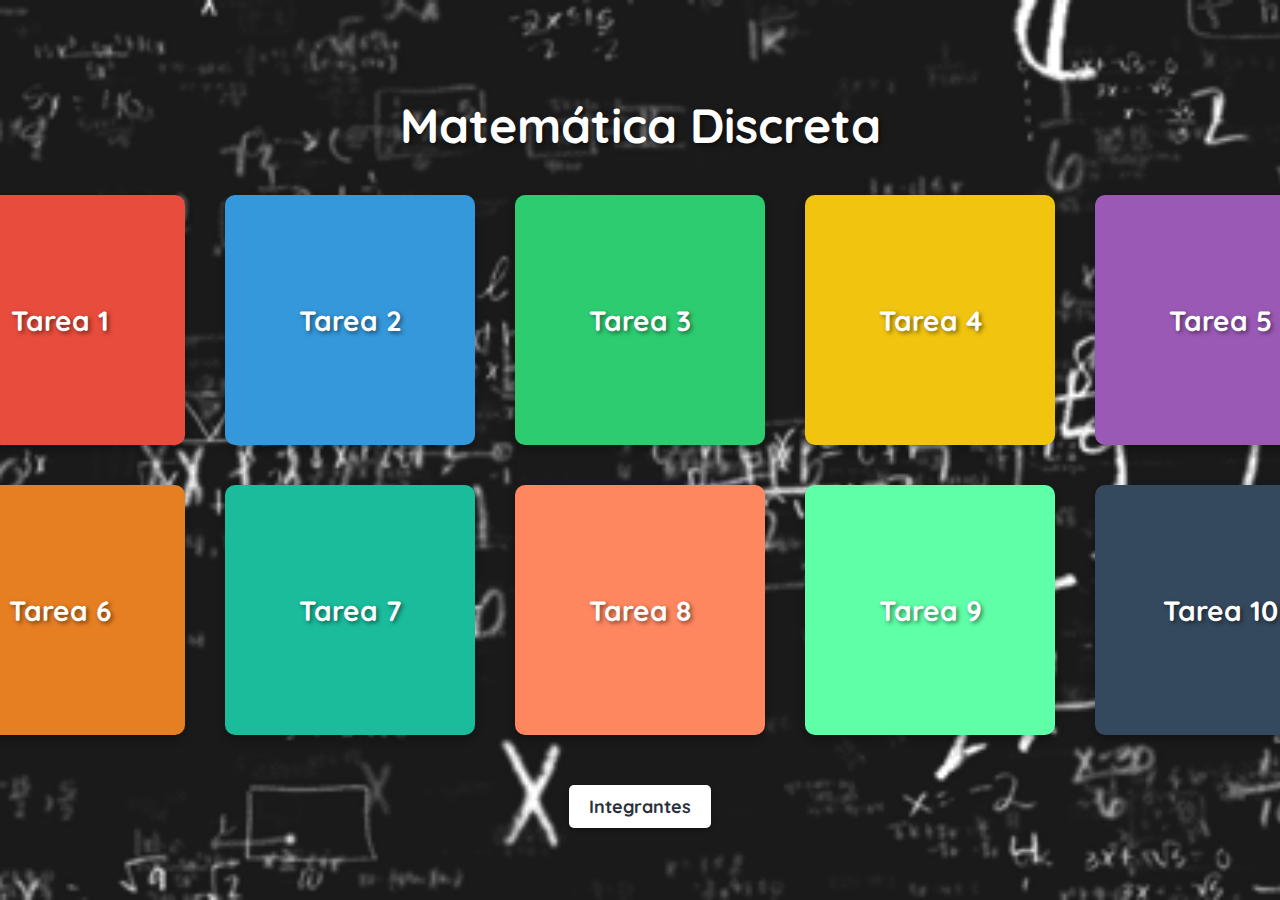
==== index.html @ 872f85b6 "commit2" ====
<!DOCTYPE html>
<html lang="es">
<head>
    <meta charset="UTF-8">
    <meta http-equiv="X-UA-Compatible" content="IE=edge">
    <meta name="viewport" content="width=device-width, initial-scale=1.0">
    <title>Proyecto</title>
    <link rel="stylesheet" type="text/css" href="/Estilos/index.css">
</head>
<body>
  <div class="contenedor">
    <h1>Matemática Discreta</h1>

    <div class="contenedor-botones">
      
      <a href="/Estructura/tarea1.html" class="boton boton-1">
        <span>Tarea 1</span>
      </a>
      <a href="/Estructura/tarea2.html" class="boton boton-2">
        <span>Tarea 2</span>
      </a>
      <a href="/Estructura/tarea3.html" class="boton boton-3">
        <span>Tarea 3</span>
      </a>
      <a href="/Estructura/tarea4.html" class="boton boton-4">
        <span>Tarea 4</span>
      </a>
      <a href="/Estructura/tarea5.html" class="boton boton-5">
        <span>Tarea 5</span>
      </a>
      <a href="/Estructura/tarea6y7.html" class="boton boton-6">
        <span>Tarea 6</span>
      </a>
      <a href="/Estructura/tarea6y7.html" class="boton boton-7">
        <span>Tarea 7</span>
      </a>
      <a href="/Estructura/tarea8.html" class="boton boton-8">
        <span>Tarea 8</span>
      </a>
      <a href="/Estructura/tarea9.html" class="boton boton-9">
        <span>Tarea 9</span>
      </a>
      <a href="/Estructura/tarea10.html" class="boton boton-10">
        <span>Tarea 10</span>
      </a>
    </div>
    <div>
      <a href="/Estructura/integrantes.html" class="boton-secundario">Integrantes</a>
    </div>
  </div>
</body>
</html>
---- Estilos/index.css ----
@import url('https://fonts.googleapis.com/css2?family=Carter+One&family=Quicksand&display=swap');


body {
    font-family: 'Carter One', cursive;
    font-family: 'Quicksand', sans-serif;
    background-image: url('/src/matematicas-tumblr-gif-10.gif');
    background-size: cover;
    background-position: center;
    margin: 0;
    padding: 0;
    display: flex;
    justify-content: center;
    align-items: center;
    min-height: 100vh;
    color: #000000; 
  }

.contenedor {
  text-align: center;
  color: #fff;
}

h1 {
  font-size: 48px;
  margin-bottom: 30px;
  text-shadow: 2px 2px 4px rgba(0, 0, 0, 0.5);
}

.contenedor-botones {
  display: flex;
  flex-wrap: wrap;
  justify-content: center;
  margin-bottom: 30px;
}

.boton {
  position: relative;
  width: 250px; 
  height: 250px; 
  margin: 10px; 
  background-size: cover;
  color: #fff;
  border-radius: 10px;
  overflow: hidden;
  transition: transform 0.3s ease, box-shadow 0.3s ease;
  box-shadow: 0px 4px 8px rgba(0, 0, 0, 0.3);
}


.boton:hover {
  transform: scale(1.05);
  box-shadow: 0px 8px 16px rgba(0, 0, 0, 0.3);
}

.boton::before {
  position: absolute;
  top: 0;
  left: 0;
  width: 100%;
  height: 100%;
  background-color: rgba(0, 0, 0, 0.6);
  opacity: 0;
  transition: opacity 0.3s ease;
}

.boton:hover::before {
  opacity: 1;
}

.boton span {
  position: absolute;
  top: 50%;
  left: 50%;
  transform: translate(-50%, -50%);
  font-size: 28px; 
  font-weight: bold;
  text-shadow: 2px 2px 4px rgba(0, 0, 0, 0.5);
  color: #fff;
  z-index: 1;
}


.contenedor-botones {
  display: grid;
  grid-template-columns: repeat(5, 1fr);
  gap: 20px;
}


.boton-1 {
    background-color: #E74C3C; 
   
  }
  
  .boton-2 {
    background-color: #3498DB; 
   
  }
  
  .boton-3 {
    background-color: #2ECC71; 
    
  }
  
  .boton-4 {
    background-color: #F1C40F; 
   
  }
  
  .boton-5 {
    background-color: #9B59B6;
   
  }
  
  .boton-6 {
    background-color: #E67E22; 
   
  }
  
  .boton-7 {
    background-color: #1ABC9C; 
   
  }
  
  .boton-8 {
    background-color: #FF875F;
   
  }
  
  .boton-9 {
    background-color: #5EFFA7;
    
  }
  
  .boton-10 {
    background-color: #34495E; 
    
  }

  .boton-secundario {
    display: inline-block;
    margin: 10px;
    padding: 10px 20px;
    background-color: #fff;
    color: #29323c;
    font-size: 18px;
    font-weight: bold;
    text-decoration: none;
    border-radius: 5px;
    transition: background-color 0.3s ease, color 0.3s ease, box-shadow 0.3s ease;
    box-shadow: 0px 2px 4px rgba(0, 0, 0, 0.3);
}

.boton-secundario:hover {
    background-color: #29323c;
    color: #fff;
    box-shadow: 0px 4px 8px rgba(0, 0, 0, 0.3)
}
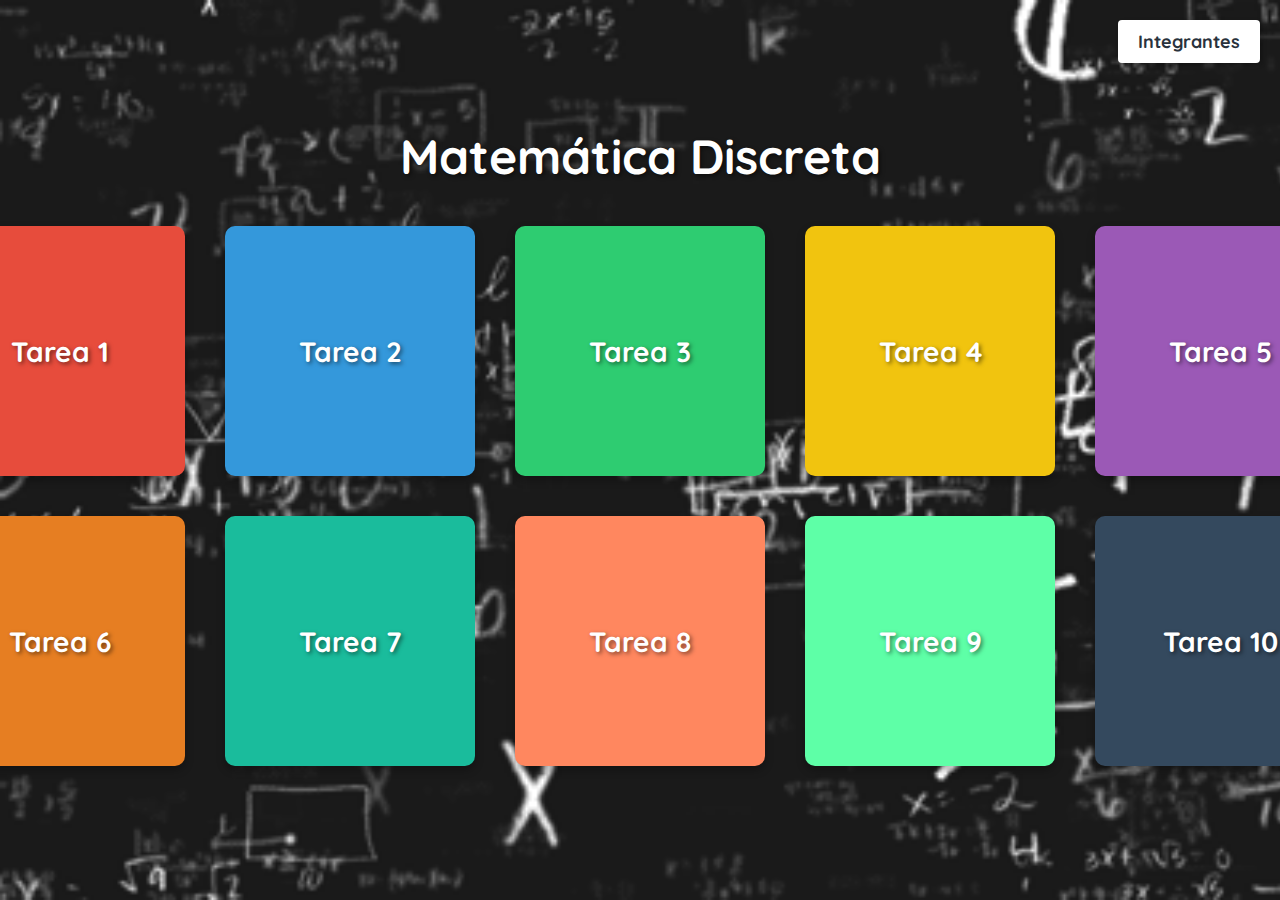
==== commit 51dc4199: "commit3" ====
--- a/index.html
+++ b/index.html
@@ -45,7 +45,7 @@
       </a>
     </div>
     <div>
-      <a href="/Estructura/integrantes.html" class="boton-secundario">Integrantes</a>
+      <a href="/Estructura/integrantes.html" class="boton-integrantes">Integrantes</a>
     </div>
   </div>
 </body>
--- a/Estilos/index.css
+++ b/Estilos/index.css
@@ -138,22 +138,21 @@
     
   }
 
-  .boton-secundario {
-    display: inline-block;
-    margin: 10px;
+  .boton-integrantes {
+    position: absolute;
+    top: 20px;
+    right: 20px;
     padding: 10px 20px;
-    background-color: #fff;
-    color: #29323c;
     font-size: 18px;
     font-weight: bold;
     text-decoration: none;
-    border-radius: 5px;
-    transition: background-color 0.3s ease, color 0.3s ease, box-shadow 0.3s ease;
-    box-shadow: 0px 2px 4px rgba(0, 0, 0, 0.3);
+    color: #29323c;
+    background-color: #fff;
+    border-radius: 4px;
+    box-shadow: 2px 2px 4px rgba(0, 0, 0, 0.3);
+    transition: background-color 0.3s ease;
 }
 
-.boton-secundario:hover {
-    background-color: #29323c;
-    color: #fff;
-    box-shadow: 0px 4px 8px rgba(0, 0, 0, 0.3)
-}+.boton-integrantes:hover {
+    background-color: #1d252d;
+}
